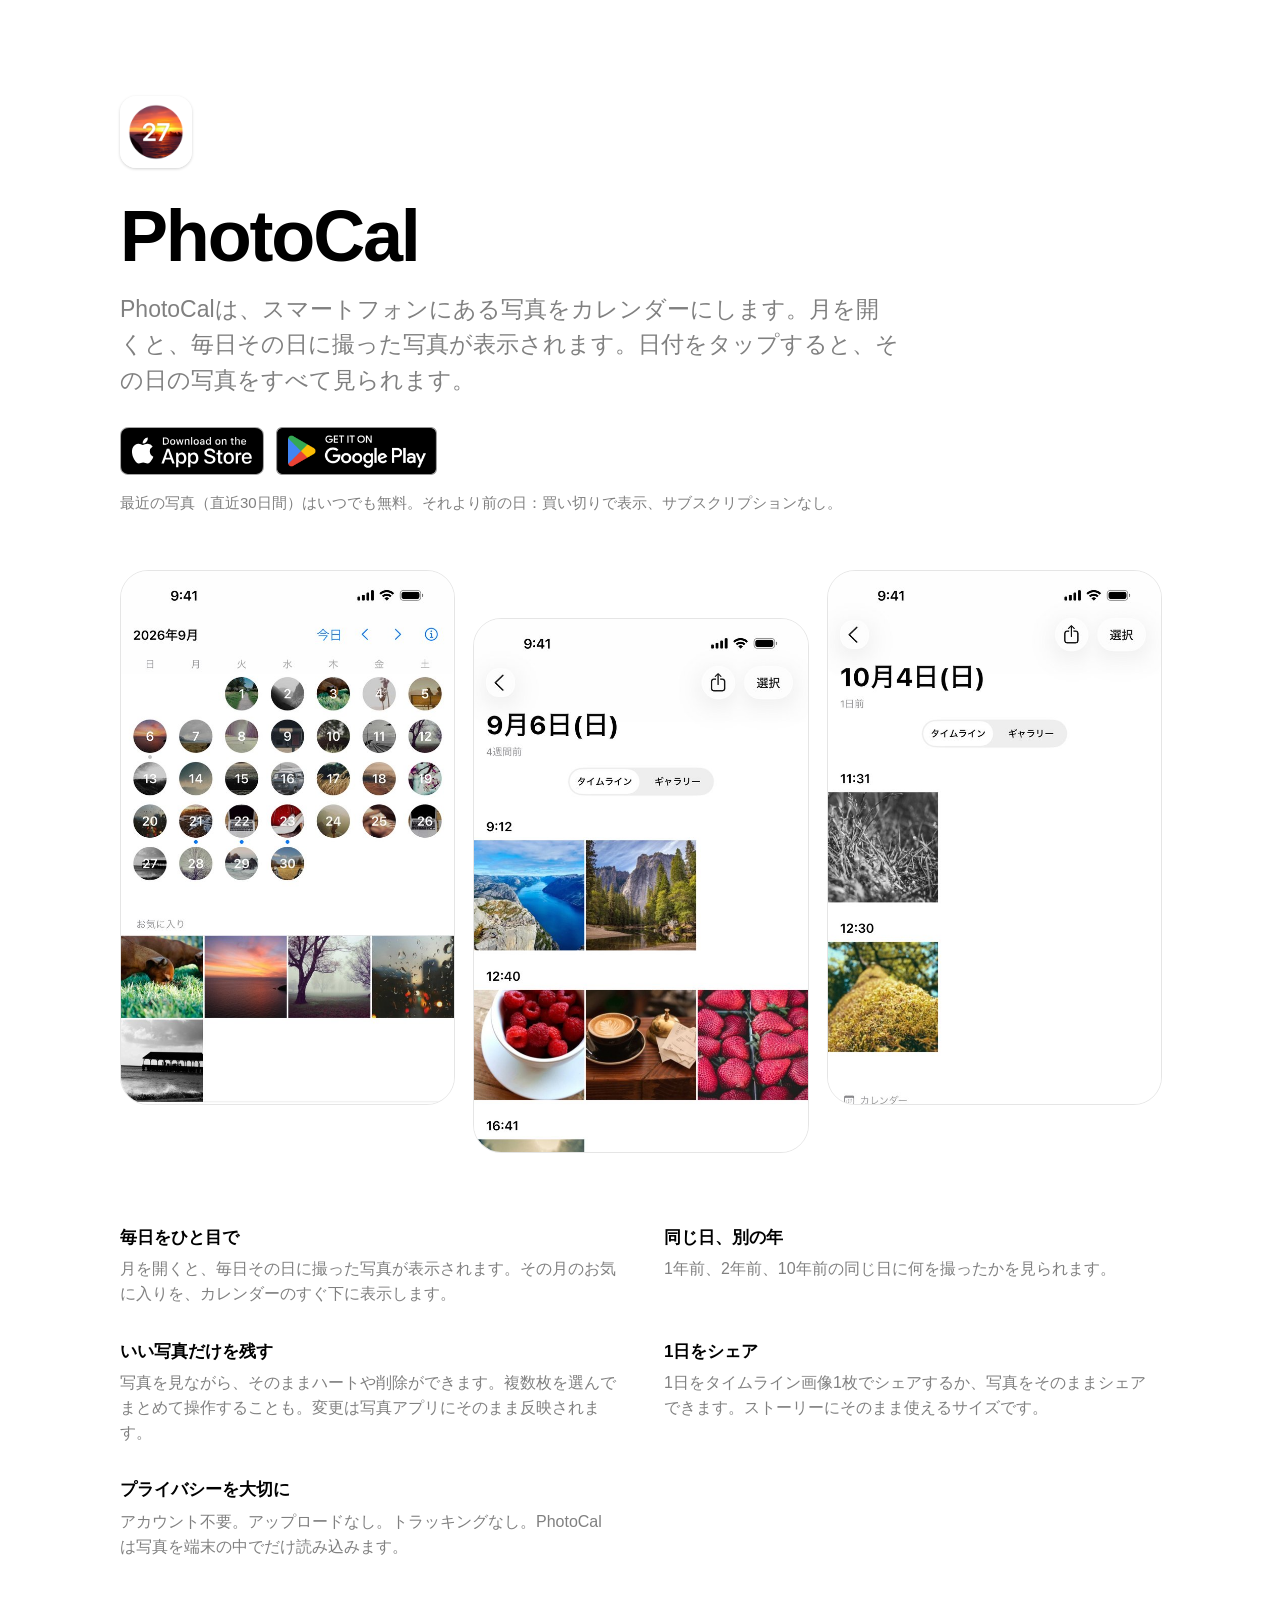
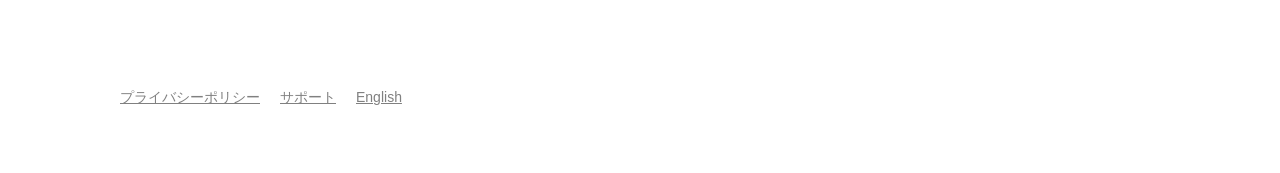
==== ja/index.html @ 654fd8d4 "App Store campaign links: add provider token so ct counts per channel Co-Authored-By: Claude Opus 5." ====
<!doctype html>
<html lang="ja">
<head>
<meta charset="utf-8">
<meta name="viewport" content="width=device-width, initial-scale=1">
<title>PhotoCal: 写真カレンダー（iPhoneとAndroid）</title>
<meta name="description" content="スマートフォンにある写真をカレンダーに。日付で見返して、いい写真だけを残し、1日をシェア。写真は端末の中だけ。iPhoneとAndroidで無料。">
<link rel="canonical" href="https://photocalapp.com/ja/">
<link rel="alternate" hreflang="en" href="https://photocalapp.com/">
<link rel="alternate" hreflang="ja" href="https://photocalapp.com/ja/">
<link rel="alternate" hreflang="x-default" href="https://photocalapp.com/">
<meta name="apple-itunes-app" content="app-id=6818942546">
<meta property="og:type" content="website">
<meta property="og:url" content="https://photocalapp.com/ja/">
<meta property="og:locale" content="ja_JP">
<meta property="og:title" content="PhotoCal: 写真カレンダー">
<meta property="og:description" content="スマートフォンにある写真をカレンダーに。">
<meta property="og:image" content="https://photocalapp.com/img/ja/01_calendar.jpg">
<meta name="twitter:card" content="summary_large_image">
<script type="application/ld+json">
{
  "@context": "https://schema.org",
  "@type": "MobileApplication",
  "name": "PhotoCal: 写真カレンダー",
  "url": "https://photocalapp.com/ja/",
  "inLanguage": "ja",
  "image": "https://photocalapp.com/img/icon-180.png",
  "description": "スマートフォンにある写真をカレンダーに。日付で見返して、いい写真だけを残し、1日をシェア。",
  "applicationCategory": "PhotographyApplication",
  "operatingSystem": "iOS, Android",
  "offers": { "@type": "Offer", "price": "0", "priceCurrency": "USD" },
  "sameAs": [
    "https://apps.apple.com/jp/app/id6818942546",
    "https://play.google.com/store/apps/details?id=com.photocalapp.photocal"
  ]
}
</script>
<link rel="icon" href="/img/icon-64.png">
<link rel="apple-touch-icon" href="/img/icon-180.png">
<link rel="stylesheet" href="/style.css">
<style>
  body { max-width: none; padding: 0; }
  .wrap { max-width: 1040px; margin: 0 auto; padding: 0 24px; }
  header { padding: 96px 0 56px; }
  header .icon { width: 72px; height: 72px; border-radius: 16px; margin-bottom: 24px; box-shadow: 0 1px 3px color-mix(in srgb, CanvasText 18%, transparent); }
  header h1 { font-size: clamp(44px, 7vw, 72px); letter-spacing: -0.03em; line-height: 1; margin: 0; }
  header p { font-size: clamp(19px, 2.4vw, 23px); color: GrayText; max-width: 34em; margin: 20px 0 0; }
  .stores { display: flex; flex-wrap: wrap; gap: 12px; margin-top: 28px; }
  .stores img { height: 48px; width: auto; display: block; }
  header .price { font-size: 15px; color: GrayText; margin: 16px 0 0; max-width: none; }
  .shots { display: grid; grid-template-columns: repeat(3, 1fr); gap: 20px; align-items: start; }
  .shots img { width: 100%; height: auto; border-radius: 28px; border: 1px solid color-mix(in srgb, CanvasText 10%, transparent); }
  .shots img:nth-child(2) { margin-top: 48px; }
  .points { display: grid; grid-template-columns: repeat(2, 1fr); gap: 32px 48px; padding: 72px 0 24px; }
  .points h2 { font-size: 17px; margin: 0 0 6px; }
  .points p { margin: 0; color: GrayText; font-size: 16px; }
  .site-footer { padding: 56px 0 64px; font-size: 14px; display: flex; gap: 20px; }
  .site-footer a { color: GrayText; }
  @media (max-width: 720px) {
    header { padding: 64px 0 40px; }
    .shots { grid-template-columns: 1fr 1fr; }
    .shots img:nth-child(3) { display: none; }
    .shots img:nth-child(2) { margin-top: 32px; }
    .points { grid-template-columns: 1fr; gap: 24px; padding-top: 48px; }
  }
</style>
</head>
<body>
<div class="wrap">
  <header>
    <img class="icon" src="/img/icon-180.png" alt="PhotoCalのアイコン">
    <h1>PhotoCal</h1>
    <p>PhotoCalは、スマートフォンにある写真をカレンダーにします。月を開くと、毎日その日に撮った写真が表示されます。日付をタップすると、その日の写真をすべて見られます。</p>
    <div class="stores">
      <a href="https://apps.apple.com/jp/app/id6818942546"><img src="/img/app-store.svg" alt="App Storeからダウンロード"></a>
      <a href="https://play.google.com/store/apps/details?id=com.photocalapp.photocal&amp;hl=ja&amp;referrer=utm_source%3Dphotocalapp.com%26utm_content%3Dja"><img src="/img/google-play.png" alt="Google Playで手に入れよう"></a>
    </div>
    <p class="price">最近の写真（直近30日間）はいつでも無料。それより前の日：買い切りで表示、サブスクリプションなし。</p>
  </header>

  <section class="shots" aria-label="スクリーンショット">
    <img src="/img/ja/01_calendar.jpg" alt="毎日その日の写真が表示される月のカレンダー">
    <img src="/img/ja/02_timeline.jpg" alt="撮った時間ごとに並んだ1日の写真" loading="lazy">
    <img src="/img/ja/05_same_day.jpg" alt="1日の写真とその日のカレンダーの予定" loading="lazy">
  </section>

  <section class="points">
    <div>
      <h2>毎日をひと目で</h2>
      <p>月を開くと、毎日その日に撮った写真が表示されます。その月のお気に入りを、カレンダーのすぐ下に表示します。</p>
    </div>
    <div>
      <h2>同じ日、別の年</h2>
      <p>1年前、2年前、10年前の同じ日に何を撮ったかを見られます。</p>
    </div>
    <div>
      <h2>いい写真だけを残す</h2>
      <p>写真を見ながら、そのままハートや削除ができます。複数枚を選んでまとめて操作することも。変更は写真アプリにそのまま反映されます。</p>
    </div>
    <div>
      <h2>1日をシェア</h2>
      <p>1日をタイムライン画像1枚でシェアするか、写真をそのままシェアできます。ストーリーにそのまま使えるサイズです。</p>
    </div>
    <div>
      <h2>プライバシーを大切に</h2>
      <p>アカウント不要。アップロードなし。トラッキングなし。PhotoCalは写真を端末の中でだけ読み込みます。</p>
    </div>
  </section>

  <footer class="site-footer">
    <a href="/privacy/">プライバシーポリシー</a>
    <a href="/support/">サポート</a>
    <a href="/" hreflang="en" lang="en">English</a>
  </footer>
</div>
<script>
// Carries the channel a visitor came from (photocalapp.com/?utm_source=threads)
// into the store buttons, so installs can be counted per channel: Play's
// install referrer, and the App Store campaign link (pt is our provider id).
(function () {
  var source = new URLSearchParams(location.search).get('utm_source');
  if (!source || !/^[a-z0-9_.-]{1,40}$/i.test(source)) return;
  document.querySelectorAll('a[href*="play.google.com"]').forEach(function (a) {
    a.href = a.href.replace(/utm_source%3D[^&%]*/, 'utm_source%3D' + source);
  });
  document.querySelectorAll('a[href*="apps.apple.com"]').forEach(function (a) {
    var url = new URL(a.href);
    url.searchParams.set('pt', '118002225');
    url.searchParams.set('ct', source);
    url.searchParams.set('mt', '8');
    a.href = url.toString();
  });
})();
</script>
</body>
</html>
---- style.css ----
:root { color-scheme: light dark; }
body { font-family: -apple-system, BlinkMacSystemFont, "Segoe UI", Roboto, sans-serif; max-width: 640px; margin: 0 auto; padding: 48px 20px; line-height: 1.55; color: CanvasText; background: Canvas; }
h1 { font-size: 34px; margin: 0 0 4px; }
h2 { font-size: 20px; margin-top: 32px; }
.sub { color: GrayText; margin: 0 0 32px; }
a { color: #0a84ff; }
footer { margin-top: 48px; font-size: 14px; color: GrayText; }
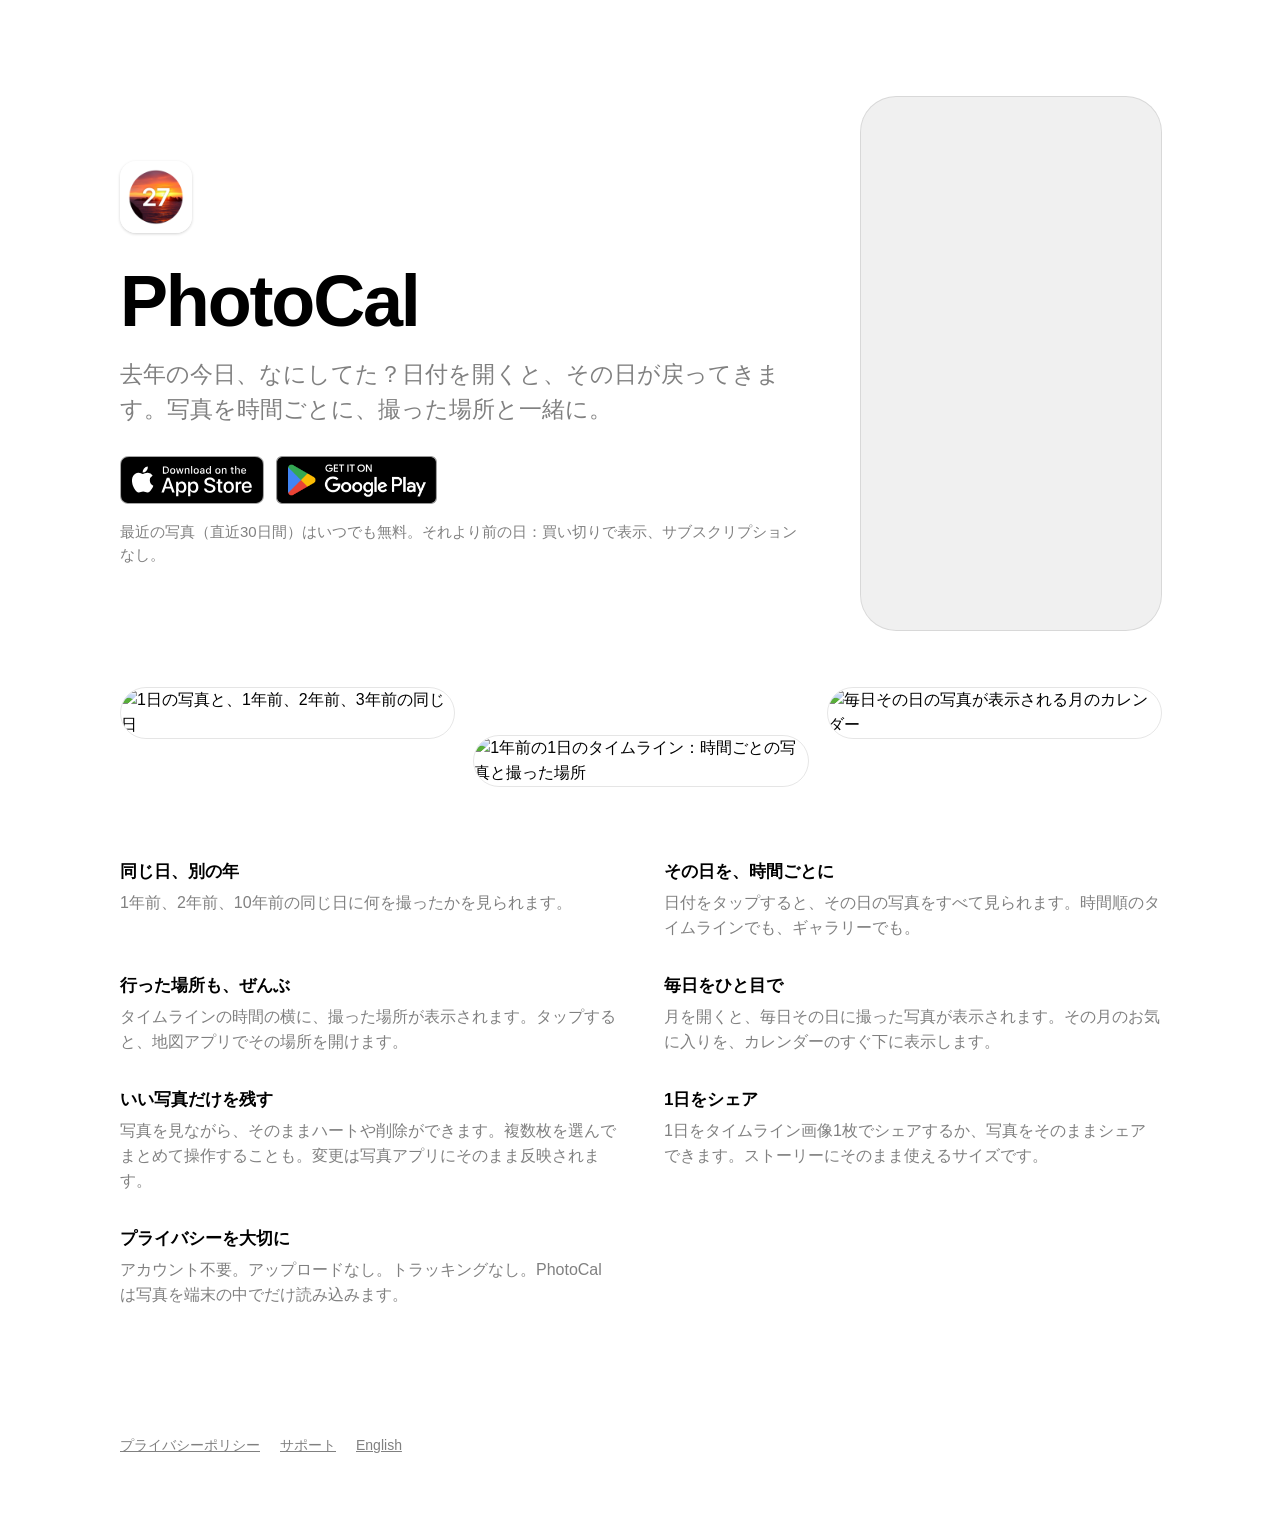
==== commit 7e2f18f8: "Landing leads with the edge: this day last year, hour by hour, every place; clip in the hero; Androi" ====
--- a/ja/index.html
+++ b/ja/index.html
@@ -3,8 +3,8 @@
 <head>
 <meta charset="utf-8">
 <meta name="viewport" content="width=device-width, initial-scale=1">
-<title>PhotoCal: 写真カレンダー（iPhoneとAndroid）</title>
-<meta name="description" content="スマートフォンにある写真をカレンダーに。日付で見返して、いい写真だけを残し、1日をシェア。写真は端末の中だけ。iPhoneとAndroidで無料。">
+<title>PhotoCal: 日付で見返す写真と思い出（iPhoneとAndroid）</title>
+<meta name="description" content="去年の今日、なにしてた？日付を開くと、その日が戻ってきます。写真を時間ごとに、撮った場所と一緒に。写真は端末の中だけ。iPhoneとAndroidで無料。">
 <link rel="canonical" href="https://photocalapp.com/ja/">
 <link rel="alternate" hreflang="en" href="https://photocalapp.com/">
 <link rel="alternate" hreflang="ja" href="https://photocalapp.com/ja/">
@@ -14,8 +14,8 @@
 <meta property="og:url" content="https://photocalapp.com/ja/">
 <meta property="og:locale" content="ja_JP">
 <meta property="og:title" content="PhotoCal: 写真カレンダー">
-<meta property="og:description" content="スマートフォンにある写真をカレンダーに。">
-<meta property="og:image" content="https://photocalapp.com/img/ja/01_calendar.jpg">
+<meta property="og:description" content="去年の今日、なにしてた？日付を開くと、その日が戻ってきます。写真を時間ごとに、撮った場所と一緒に。">
+<meta property="og:image" content="https://photocalapp.com/img/ja/same_day.jpg">
 <meta name="twitter:card" content="summary_large_image">
 <script type="application/ld+json">
 {
@@ -25,7 +25,7 @@
   "url": "https://photocalapp.com/ja/",
   "inLanguage": "ja",
   "image": "https://photocalapp.com/img/icon-180.png",
-  "description": "スマートフォンにある写真をカレンダーに。日付で見返して、いい写真だけを残し、1日をシェア。",
+  "description": "去年の今日、なにしてた？日付を開くと、その日が戻ってきます。写真を時間ごとに、撮った場所と一緒に。",
   "applicationCategory": "PhotographyApplication",
   "operatingSystem": "iOS, Android",
   "offers": { "@type": "Offer", "price": "0", "priceCurrency": "USD" },
@@ -41,7 +41,8 @@
 <style>
   body { max-width: none; padding: 0; }
   .wrap { max-width: 1040px; margin: 0 auto; padding: 0 24px; }
-  header { padding: 96px 0 56px; }
+  header { padding: 96px 0 56px; display: grid; grid-template-columns: 1fr 300px; gap: 56px; align-items: center; }
+  header video { width: 100%; aspect-ratio: 9 / 16; border-radius: 36px; background: color-mix(in srgb, CanvasText 6%, transparent); border: 1px solid color-mix(in srgb, CanvasText 10%, transparent); object-fit: cover; }
   header .icon { width: 72px; height: 72px; border-radius: 16px; margin-bottom: 24px; box-shadow: 0 1px 3px color-mix(in srgb, CanvasText 18%, transparent); }
   header h1 { font-size: clamp(44px, 7vw, 72px); letter-spacing: -0.03em; line-height: 1; margin: 0; }
   header p { font-size: clamp(19px, 2.4vw, 23px); color: GrayText; max-width: 34em; margin: 20px 0 0; }
@@ -57,7 +58,8 @@
   .site-footer { padding: 56px 0 64px; font-size: 14px; display: flex; gap: 20px; }
   .site-footer a { color: GrayText; }
   @media (max-width: 720px) {
-    header { padding: 64px 0 40px; }
+    header { padding: 56px 0 40px; grid-template-columns: 1fr; gap: 32px; }
+    header video { max-width: 300px; }
     .shots { grid-template-columns: 1fr 1fr; }
     .shots img:nth-child(3) { display: none; }
     .shots img:nth-child(2) { margin-top: 32px; }
@@ -68,30 +70,41 @@
 <body>
 <div class="wrap">
   <header>
+    <div>
     <img class="icon" src="/img/icon-180.png" alt="PhotoCalのアイコン">
     <h1>PhotoCal</h1>
-    <p>PhotoCalは、スマートフォンにある写真をカレンダーにします。月を開くと、毎日その日に撮った写真が表示されます。日付をタップすると、その日の写真をすべて見られます。</p>
+    <p>去年の今日、なにしてた？日付を開くと、その日が戻ってきます。写真を時間ごとに、撮った場所と一緒に。</p>
     <div class="stores">
       <a href="https://apps.apple.com/jp/app/id6818942546"><img src="/img/app-store.svg" alt="App Storeからダウンロード"></a>
       <a href="https://play.google.com/store/apps/details?id=com.photocalapp.photocal&amp;hl=ja&amp;referrer=utm_source%3Dphotocalapp.com%26utm_content%3Dja"><img src="/img/google-play.png" alt="Google Playで手に入れよう"></a>
     </div>
     <p class="price">最近の写真（直近30日間）はいつでも無料。それより前の日：買い切りで表示、サブスクリプションなし。</p>
+    </div>
+    <video src="/img/lastyear-ja.mp4" poster="/img/lastyear-ja.jpg" autoplay muted loop playsinline aria-label="1年前の同じ日を開くと、その日の写真が時間ごとに、撮った場所と一緒に並びます"></video>
   </header>
 
   <section class="shots" aria-label="スクリーンショット">
-    <img src="/img/ja/01_calendar.jpg" alt="毎日その日の写真が表示される月のカレンダー">
-    <img src="/img/ja/02_timeline.jpg" alt="撮った時間ごとに並んだ1日の写真" loading="lazy">
-    <img src="/img/ja/05_same_day.jpg" alt="1日の写真とその日のカレンダーの予定" loading="lazy">
+    <img src="/img/ja/same_day.jpg" alt="1日の写真と、1年前、2年前、3年前の同じ日" loading="lazy">
+    <img src="/img/ja/timeline_places.jpg" alt="1年前の1日のタイムライン：時間ごとの写真と撮った場所" loading="lazy">
+    <img src="/img/ja/calendar.jpg" alt="毎日その日の写真が表示される月のカレンダー" loading="lazy">
   </section>
 
   <section class="points">
     <div>
+      <h2>同じ日、別の年</h2>
+      <p>1年前、2年前、10年前の同じ日に何を撮ったかを見られます。</p>
+    </div>
+    <div>
+      <h2>その日を、時間ごとに</h2>
+      <p>日付をタップすると、その日の写真をすべて見られます。時間順のタイムラインでも、ギャラリーでも。</p>
+    </div>
+    <div>
+      <h2>行った場所も、ぜんぶ</h2>
+      <p>タイムラインの時間の横に、撮った場所が表示されます。タップすると、地図アプリでその場所を開けます。</p>
+    </div>
+    <div>
       <h2>毎日をひと目で</h2>
       <p>月を開くと、毎日その日に撮った写真が表示されます。その月のお気に入りを、カレンダーのすぐ下に表示します。</p>
-    </div>
-    <div>
-      <h2>同じ日、別の年</h2>
-      <p>1年前、2年前、10年前の同じ日に何を撮ったかを見られます。</p>
     </div>
     <div>
       <h2>いい写真だけを残す</h2>
@@ -114,6 +127,13 @@
   </footer>
 </div>
 <script>
+// Android visitors see Google Play first.
+if (/Android/i.test(navigator.userAgent)) {
+  var stores = document.querySelector('.stores');
+  stores.insertBefore(stores.lastElementChild, stores.firstElementChild);
+}
+</script>
+<script>
 // Carries the channel a visitor came from (photocalapp.com/?utm_source=threads)
 // into the store buttons, so installs can be counted per channel: Play's
 // install referrer, and the App Store campaign link (pt is our provider id).
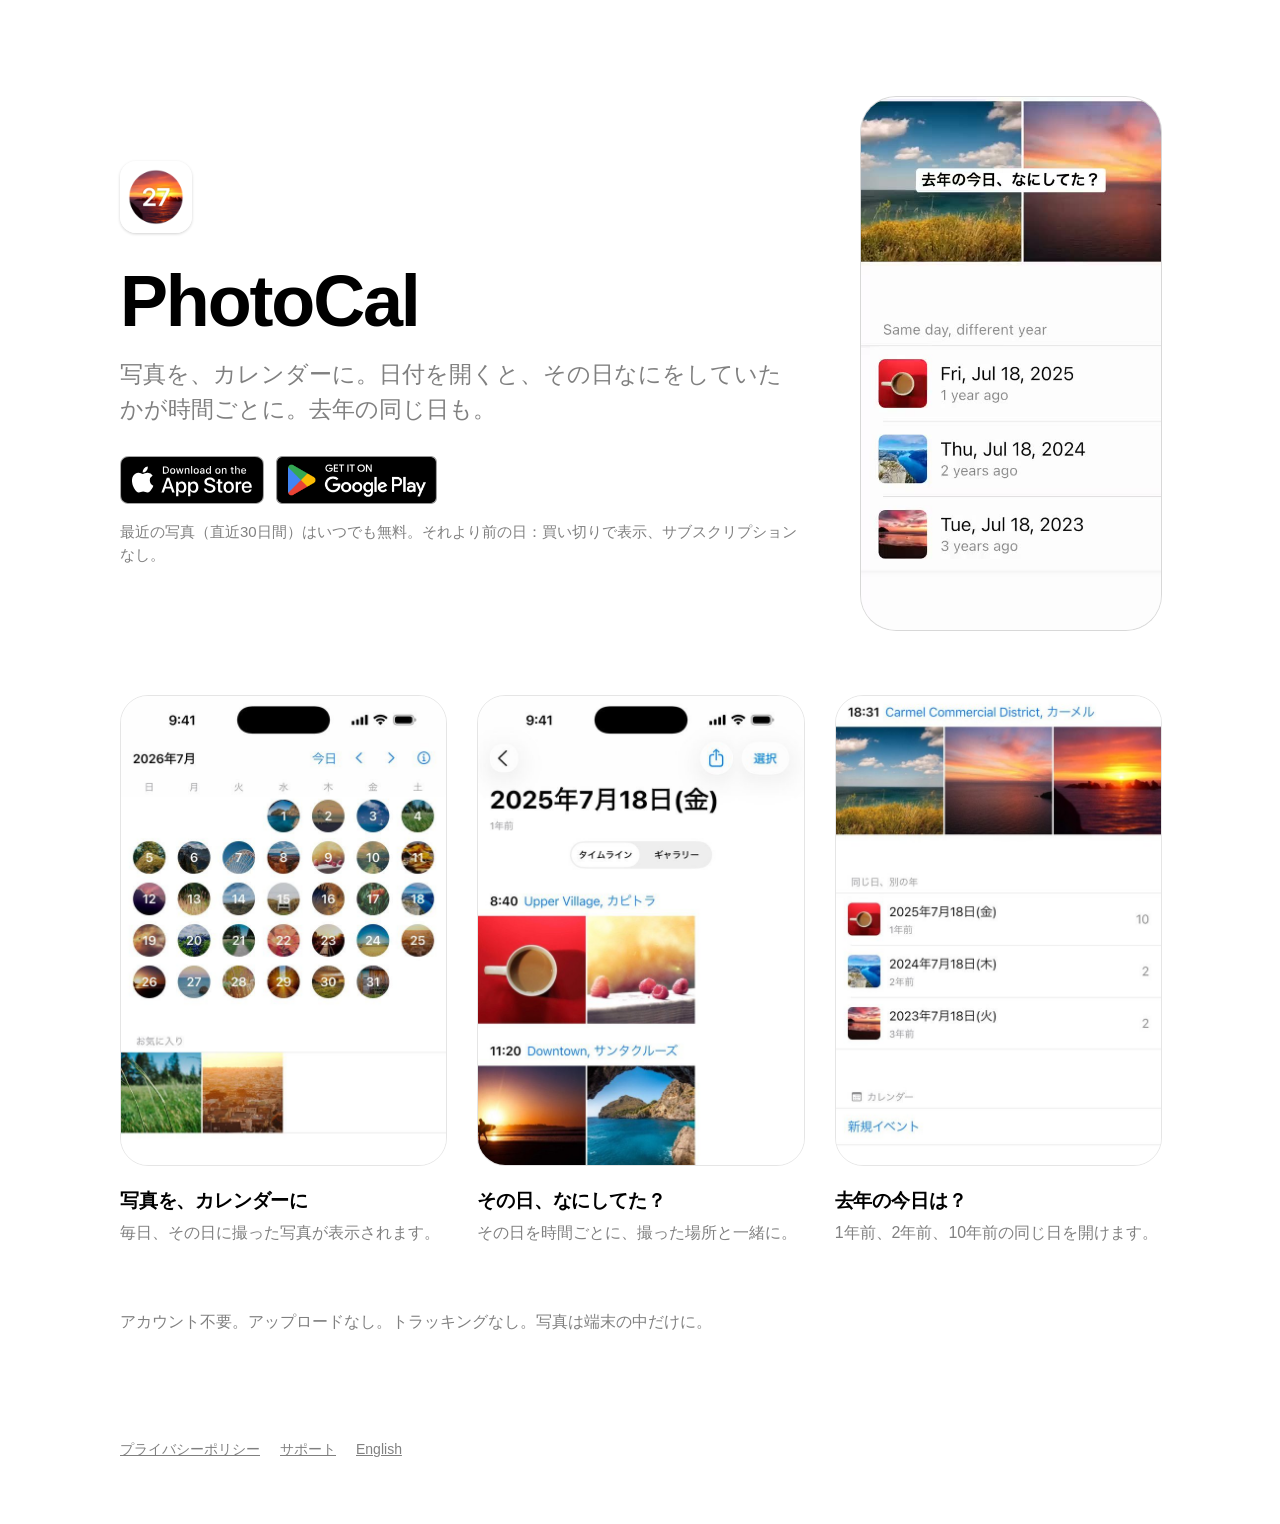
==== commit 164b3b35: "Landing: three steps in order (calendar, that day, same day last year), one privacy line; drop the s" ====
--- a/ja/index.html
+++ b/ja/index.html
@@ -49,21 +49,20 @@
   .stores { display: flex; flex-wrap: wrap; gap: 12px; margin-top: 28px; }
   .stores img { height: 48px; width: auto; display: block; }
   header .price { font-size: 15px; color: GrayText; margin: 16px 0 0; max-width: none; }
-  .shots { display: grid; grid-template-columns: repeat(3, 1fr); gap: 20px; align-items: start; }
-  .shots img { width: 100%; height: auto; border-radius: 28px; border: 1px solid color-mix(in srgb, CanvasText 10%, transparent); }
-  .shots img:nth-child(2) { margin-top: 48px; }
-  .points { display: grid; grid-template-columns: repeat(2, 1fr); gap: 32px 48px; padding: 72px 0 24px; }
-  .points h2 { font-size: 17px; margin: 0 0 6px; }
-  .points p { margin: 0; color: GrayText; font-size: 16px; }
+  .story { display: grid; grid-template-columns: repeat(3, 1fr); gap: 32px; padding-top: 8px; }
+  .story figure { margin: 0; }
+  .story img { width: 100%; height: auto; border-radius: 28px; border: 1px solid color-mix(in srgb, CanvasText 10%, transparent); display: block; }
+  .story h2 { font-size: 19px; margin: 20px 0 6px; letter-spacing: -0.01em; }
+  .story p { margin: 0; color: GrayText; font-size: 16px; }
+  .private { padding: 64px 0 0; color: GrayText; font-size: 16px; margin: 0; }
   .site-footer { padding: 56px 0 64px; font-size: 14px; display: flex; gap: 20px; }
   .site-footer a { color: GrayText; }
   @media (max-width: 720px) {
     header { padding: 56px 0 40px; grid-template-columns: 1fr; gap: 32px; }
     header video { max-width: 300px; }
-    .shots { grid-template-columns: 1fr 1fr; }
-    .shots img:nth-child(3) { display: none; }
-    .shots img:nth-child(2) { margin-top: 32px; }
-    .points { grid-template-columns: 1fr; gap: 24px; padding-top: 48px; }
+    .story { grid-template-columns: repeat(3, 78%); overflow-x: auto; scroll-snap-type: x mandatory; gap: 16px; margin: 0 -24px; padding: 8px 24px 4px; }
+    .story figure { scroll-snap-align: center; }
+    .private { padding-top: 40px; }
   }
 </style>
 </head>
@@ -73,7 +72,7 @@
     <div>
     <img class="icon" src="/img/icon-180.png" alt="PhotoCalのアイコン">
     <h1>PhotoCal</h1>
-    <p>去年の今日、なにしてた？日付を開くと、その日が戻ってきます。写真を時間ごとに、撮った場所と一緒に。</p>
+    <p>写真を、カレンダーに。日付を開くと、その日なにをしていたかが時間ごとに。去年の同じ日も。</p>
     <div class="stores">
       <a href="https://apps.apple.com/jp/app/id6818942546"><img src="/img/app-store.svg" alt="App Storeからダウンロード"></a>
       <a href="https://play.google.com/store/apps/details?id=com.photocalapp.photocal&amp;hl=ja&amp;referrer=utm_source%3Dphotocalapp.com%26utm_content%3Dja"><img src="/img/google-play.png" alt="Google Playで手に入れよう"></a>
@@ -83,42 +82,24 @@
     <video src="/img/lastyear-ja.mp4" poster="/img/lastyear-ja.jpg" autoplay muted loop playsinline aria-label="1年前の同じ日を開くと、その日の写真が時間ごとに、撮った場所と一緒に並びます"></video>
   </header>
 
-  <section class="shots" aria-label="スクリーンショット">
-    <img src="/img/ja/same_day.jpg" alt="1日の写真と、1年前、2年前、3年前の同じ日" loading="lazy">
-    <img src="/img/ja/timeline_places.jpg" alt="1年前の1日のタイムライン：時間ごとの写真と撮った場所" loading="lazy">
-    <img src="/img/ja/calendar.jpg" alt="毎日その日の写真が表示される月のカレンダー" loading="lazy">
+  <section class="story" aria-label="使い方">
+    <figure>
+      <img src="/img/ja/calendar.jpg" alt="毎日その日の写真が表示される月のカレンダー" loading="lazy">
+      <h2>写真を、カレンダーに</h2>
+      <p>毎日、その日に撮った写真が表示されます。</p>
+    </figure>
+    <figure>
+      <img src="/img/ja/timeline_places.jpg" alt="1日のタイムライン：時間ごとの写真と撮った場所" loading="lazy">
+      <h2>その日、なにしてた？</h2>
+      <p>その日を時間ごとに、撮った場所と一緒に。</p>
+    </figure>
+    <figure>
+      <img src="/img/ja/same_day.jpg" alt="1日の写真と、1年前、2年前、3年前の同じ日" loading="lazy">
+      <h2>去年の今日は？</h2>
+      <p>1年前、2年前、10年前の同じ日を開けます。</p>
+    </figure>
   </section>
-
-  <section class="points">
-    <div>
-      <h2>同じ日、別の年</h2>
-      <p>1年前、2年前、10年前の同じ日に何を撮ったかを見られます。</p>
-    </div>
-    <div>
-      <h2>その日を、時間ごとに</h2>
-      <p>日付をタップすると、その日の写真をすべて見られます。時間順のタイムラインでも、ギャラリーでも。</p>
-    </div>
-    <div>
-      <h2>行った場所も、ぜんぶ</h2>
-      <p>タイムラインの時間の横に、撮った場所が表示されます。タップすると、地図アプリでその場所を開けます。</p>
-    </div>
-    <div>
-      <h2>毎日をひと目で</h2>
-      <p>月を開くと、毎日その日に撮った写真が表示されます。その月のお気に入りを、カレンダーのすぐ下に表示します。</p>
-    </div>
-    <div>
-      <h2>いい写真だけを残す</h2>
-      <p>写真を見ながら、そのままハートや削除ができます。複数枚を選んでまとめて操作することも。変更は写真アプリにそのまま反映されます。</p>
-    </div>
-    <div>
-      <h2>1日をシェア</h2>
-      <p>1日をタイムライン画像1枚でシェアするか、写真をそのままシェアできます。ストーリーにそのまま使えるサイズです。</p>
-    </div>
-    <div>
-      <h2>プライバシーを大切に</h2>
-      <p>アカウント不要。アップロードなし。トラッキングなし。PhotoCalは写真を端末の中でだけ読み込みます。</p>
-    </div>
-  </section>
+  <p class="private">アカウント不要。アップロードなし。トラッキングなし。写真は端末の中だけに。</p>
 
   <footer class="site-footer">
     <a href="/privacy/">プライバシーポリシー</a>
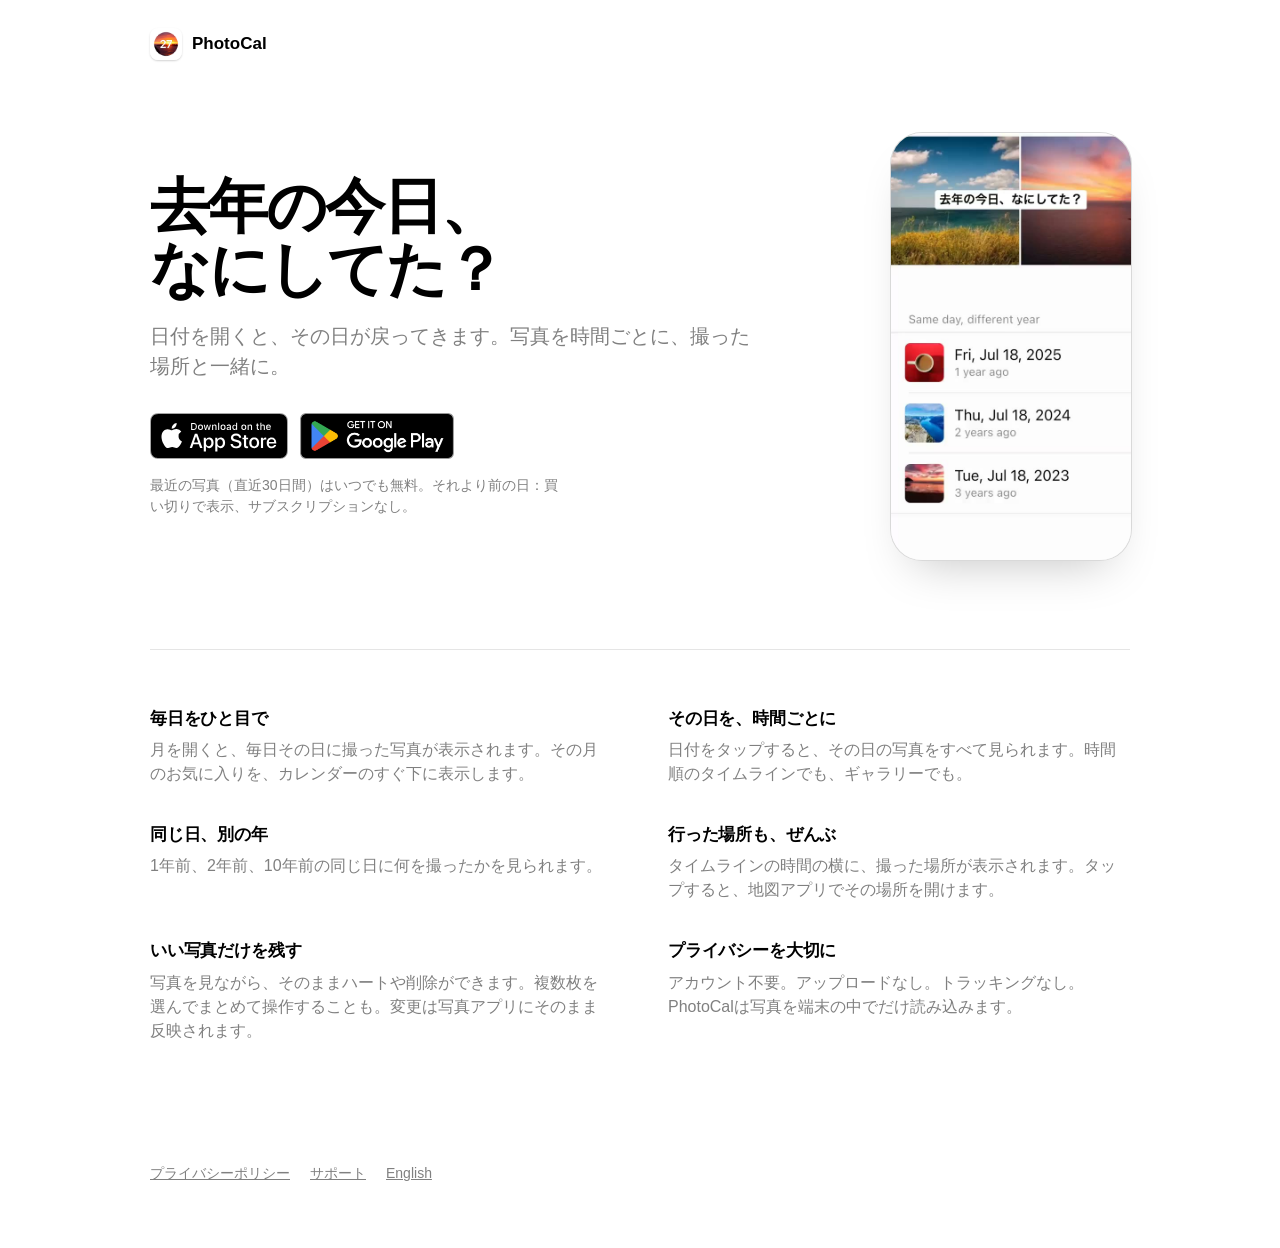
==== commit 838fcf36: "Landing: the question as the headline, one smaller phone, no screenshot grid, quiet feature list wit" ====
--- a/ja/index.html
+++ b/ja/index.html
@@ -40,67 +40,70 @@
 <link rel="stylesheet" href="/style.css">
 <style>
   body { max-width: none; padding: 0; }
-  .wrap { max-width: 1040px; margin: 0 auto; padding: 0 24px; }
-  header { padding: 96px 0 56px; display: grid; grid-template-columns: 1fr 300px; gap: 56px; align-items: center; }
-  header video { width: 100%; aspect-ratio: 9 / 16; border-radius: 36px; background: color-mix(in srgb, CanvasText 6%, transparent); border: 1px solid color-mix(in srgb, CanvasText 10%, transparent); object-fit: cover; }
-  header .icon { width: 72px; height: 72px; border-radius: 16px; margin-bottom: 24px; box-shadow: 0 1px 3px color-mix(in srgb, CanvasText 18%, transparent); }
-  header h1 { font-size: clamp(44px, 7vw, 72px); letter-spacing: -0.03em; line-height: 1; margin: 0; }
-  header p { font-size: clamp(19px, 2.4vw, 23px); color: GrayText; max-width: 34em; margin: 20px 0 0; }
-  .stores { display: flex; flex-wrap: wrap; gap: 12px; margin-top: 28px; }
-  .stores img { height: 48px; width: auto; display: block; }
-  header .price { font-size: 15px; color: GrayText; margin: 16px 0 0; max-width: none; }
-  .story { display: grid; grid-template-columns: repeat(3, 1fr); gap: 32px; padding-top: 8px; }
-  .story figure { margin: 0; }
-  .story img { width: 100%; height: auto; border-radius: 28px; border: 1px solid color-mix(in srgb, CanvasText 10%, transparent); display: block; }
-  .story h2 { font-size: 19px; margin: 20px 0 6px; letter-spacing: -0.01em; }
-  .story p { margin: 0; color: GrayText; font-size: 16px; }
-  .private { padding: 64px 0 0; color: GrayText; font-size: 16px; margin: 0; }
-  .site-footer { padding: 56px 0 64px; font-size: 14px; display: flex; gap: 20px; }
+  .wrap { max-width: 980px; margin: 0 auto; padding: 0 24px; }
+  .brand { display: flex; align-items: center; gap: 10px; padding: 28px 0 0; font-weight: 600; font-size: 17px; }
+  .brand img { width: 32px; height: 32px; border-radius: 8px; box-shadow: 0 1px 2px color-mix(in srgb, CanvasText 18%, transparent); }
+  header { padding: 72px 0 88px; display: grid; grid-template-columns: 1fr 240px; gap: 72px; align-items: center; }
+  header h1 { font-size: clamp(40px, 5.6vw, 60px); letter-spacing: -0.035em; line-height: 1.05; margin: 0; }
+  header p { font-size: clamp(18px, 2vw, 20px); color: GrayText; max-width: 30em; margin: 20px 0 0; line-height: 1.5; }
+  .stores { display: flex; flex-wrap: wrap; gap: 12px; margin-top: 32px; }
+  .stores img { height: 46px; width: auto; display: block; }
+  header .price { font-size: 14px; margin-top: 16px; }
+  header video { width: 100%; aspect-ratio: 9 / 16; border-radius: 32px; object-fit: cover; background: color-mix(in srgb, CanvasText 5%, transparent); border: 1px solid color-mix(in srgb, CanvasText 10%, transparent); box-shadow: 0 24px 48px -24px color-mix(in srgb, CanvasText 25%, transparent); }
+  .points { display: grid; grid-template-columns: repeat(2, 1fr); gap: 36px 56px; padding: 56px 0 0; border-top: 1px solid color-mix(in srgb, CanvasText 10%, transparent); }
+  .points h2 { font-size: 17px; margin: 0 0 6px; letter-spacing: -0.01em; }
+  .points p { margin: 0; color: GrayText; font-size: 16px; line-height: 1.5; }
+  .site-footer { padding: 72px 0 64px; font-size: 14px; display: flex; gap: 20px; }
   .site-footer a { color: GrayText; }
   @media (max-width: 720px) {
-    header { padding: 56px 0 40px; grid-template-columns: 1fr; gap: 32px; }
-    header video { max-width: 300px; }
-    .story { grid-template-columns: repeat(3, 78%); overflow-x: auto; scroll-snap-type: x mandatory; gap: 16px; margin: 0 -24px; padding: 8px 24px 4px; }
-    .story figure { scroll-snap-align: center; }
-    .private { padding-top: 40px; }
+    .brand { padding-top: 20px; }
+    header { padding: 40px 0 56px; grid-template-columns: 1fr; gap: 40px; }
+    header video { max-width: 220px; margin: 0 auto; display: block; }
+    .points { grid-template-columns: 1fr; gap: 24px; padding-top: 40px; }
   }
 </style>
 </head>
 <body>
 <div class="wrap">
+  <div class="brand"><img src="/img/icon-180.png" alt="PhotoCalのアイコン">PhotoCal</div>
   <header>
     <div>
-    <img class="icon" src="/img/icon-180.png" alt="PhotoCalのアイコン">
-    <h1>PhotoCal</h1>
-    <p>写真を、カレンダーに。日付を開くと、その日なにをしていたかが時間ごとに。去年の同じ日も。</p>
-    <div class="stores">
+      <h1>去年の今日、<br>なにしてた？</h1>
+      <p>日付を開くと、その日が戻ってきます。写真を時間ごとに、撮った場所と一緒に。</p>
+      <div class="stores">
       <a href="https://apps.apple.com/jp/app/id6818942546"><img src="/img/app-store.svg" alt="App Storeからダウンロード"></a>
       <a href="https://play.google.com/store/apps/details?id=com.photocalapp.photocal&amp;hl=ja&amp;referrer=utm_source%3Dphotocalapp.com%26utm_content%3Dja"><img src="/img/google-play.png" alt="Google Playで手に入れよう"></a>
     </div>
-    <p class="price">最近の写真（直近30日間）はいつでも無料。それより前の日：買い切りで表示、サブスクリプションなし。</p>
+      <p class="price">最近の写真（直近30日間）はいつでも無料。それより前の日：買い切りで表示、サブスクリプションなし。</p>
     </div>
     <video src="/img/lastyear-ja.mp4" poster="/img/lastyear-ja.jpg" autoplay muted loop playsinline aria-label="1年前の同じ日を開くと、その日の写真が時間ごとに、撮った場所と一緒に並びます"></video>
   </header>
-
-  <section class="story" aria-label="使い方">
-    <figure>
-      <img src="/img/ja/calendar.jpg" alt="毎日その日の写真が表示される月のカレンダー" loading="lazy">
-      <h2>写真を、カレンダーに</h2>
-      <p>毎日、その日に撮った写真が表示されます。</p>
-    </figure>
-    <figure>
-      <img src="/img/ja/timeline_places.jpg" alt="1日のタイムライン：時間ごとの写真と撮った場所" loading="lazy">
-      <h2>その日、なにしてた？</h2>
-      <p>その日を時間ごとに、撮った場所と一緒に。</p>
-    </figure>
-    <figure>
-      <img src="/img/ja/same_day.jpg" alt="1日の写真と、1年前、2年前、3年前の同じ日" loading="lazy">
-      <h2>去年の今日は？</h2>
-      <p>1年前、2年前、10年前の同じ日を開けます。</p>
-    </figure>
+  <section class="points" aria-label="機能">
+    <div>
+      <h2>毎日をひと目で</h2>
+      <p>月を開くと、毎日その日に撮った写真が表示されます。その月のお気に入りを、カレンダーのすぐ下に表示します。</p>
+    </div>
+    <div>
+      <h2>その日を、時間ごとに</h2>
+      <p>日付をタップすると、その日の写真をすべて見られます。時間順のタイムラインでも、ギャラリーでも。</p>
+    </div>
+    <div>
+      <h2>同じ日、別の年</h2>
+      <p>1年前、2年前、10年前の同じ日に何を撮ったかを見られます。</p>
+    </div>
+    <div>
+      <h2>行った場所も、ぜんぶ</h2>
+      <p>タイムラインの時間の横に、撮った場所が表示されます。タップすると、地図アプリでその場所を開けます。</p>
+    </div>
+    <div>
+      <h2>いい写真だけを残す</h2>
+      <p>写真を見ながら、そのままハートや削除ができます。複数枚を選んでまとめて操作することも。変更は写真アプリにそのまま反映されます。</p>
+    </div>
+    <div>
+      <h2>プライバシーを大切に</h2>
+      <p>アカウント不要。アップロードなし。トラッキングなし。PhotoCalは写真を端末の中でだけ読み込みます。</p>
+    </div>
   </section>
-  <p class="private">アカウント不要。アップロードなし。トラッキングなし。写真は端末の中だけに。</p>
-
   <footer class="site-footer">
     <a href="/privacy/">プライバシーポリシー</a>
     <a href="/support/">サポート</a>
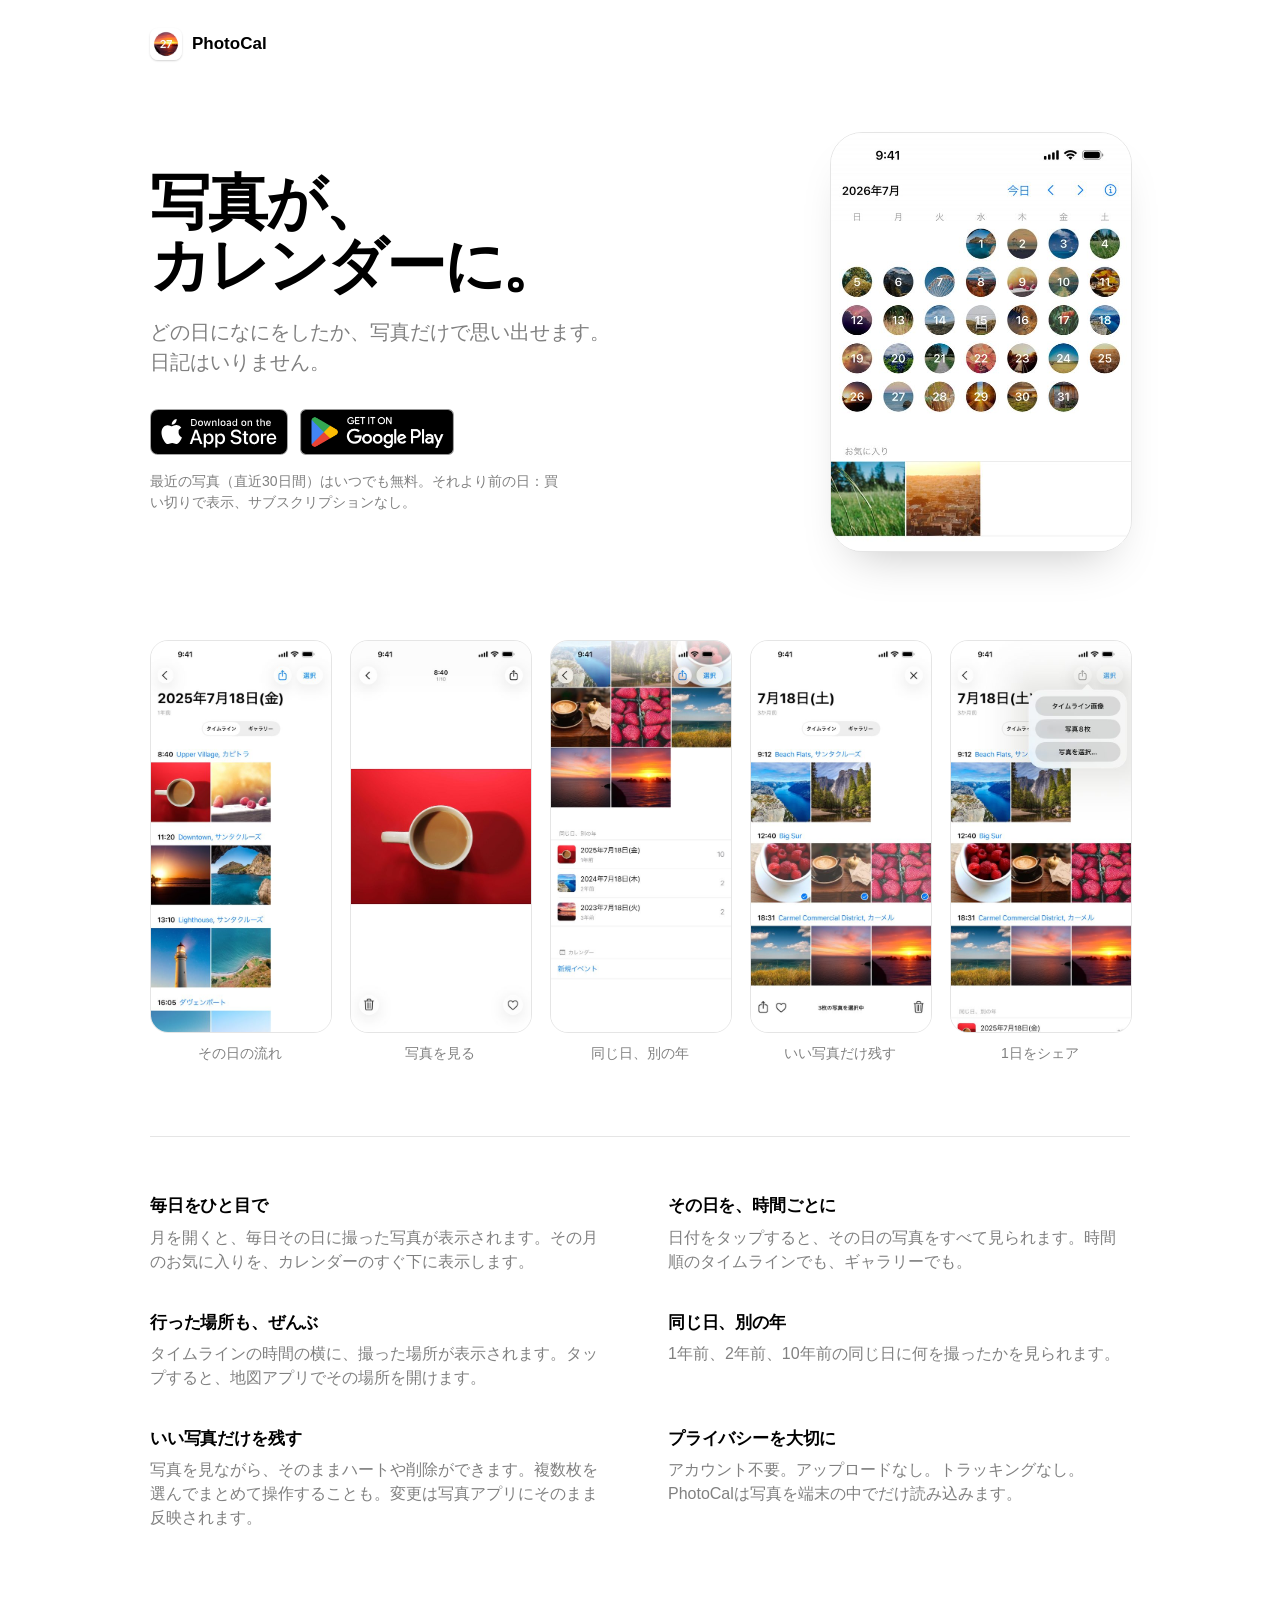
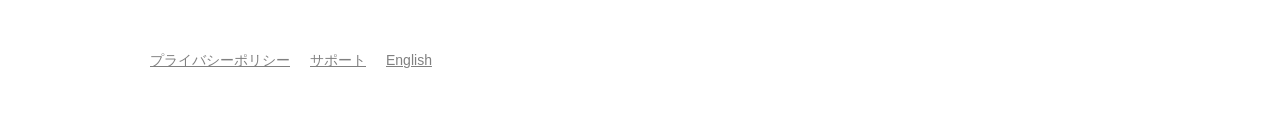
==== commit eb016b10: "Landing leads with the calendar: Your photos, as a calendar; remember any day from your photos, no d" ====
--- a/ja/index.html
+++ b/ja/index.html
@@ -3,8 +3,8 @@
 <head>
 <meta charset="utf-8">
 <meta name="viewport" content="width=device-width, initial-scale=1">
-<title>PhotoCal: 日付で見返す写真と思い出（iPhoneとAndroid）</title>
-<meta name="description" content="去年の今日、なにしてた？日付を開くと、その日が戻ってきます。写真を時間ごとに、撮った場所と一緒に。写真は端末の中だけ。iPhoneとAndroidで無料。">
+<title>PhotoCal: 写真をカレンダーで見るアプリ（iPhoneとAndroid）</title>
+<meta name="description" content="写真が、そのままカレンダーに。どの日になにをしたか、写真だけで思い出せます。日記はいりません。写真は端末の中だけに。iPhoneとAndroidで無料。">
 <link rel="canonical" href="https://photocalapp.com/ja/">
 <link rel="alternate" hreflang="en" href="https://photocalapp.com/">
 <link rel="alternate" hreflang="ja" href="https://photocalapp.com/ja/">
@@ -14,8 +14,8 @@
 <meta property="og:url" content="https://photocalapp.com/ja/">
 <meta property="og:locale" content="ja_JP">
 <meta property="og:title" content="PhotoCal: 写真カレンダー">
-<meta property="og:description" content="去年の今日、なにしてた？日付を開くと、その日が戻ってきます。写真を時間ごとに、撮った場所と一緒に。">
-<meta property="og:image" content="https://photocalapp.com/img/ja/same_day.jpg">
+<meta property="og:description" content="写真が、そのままカレンダーに。どの日になにをしたか、写真だけで思い出せます。日記はいりません。写真は端末の中だけに。iPhoneとAndroidで無料。">
+<meta property="og:image" content="https://photocalapp.com/img/ja/s/calendar.jpg">
 <meta name="twitter:card" content="summary_large_image">
 <script type="application/ld+json">
 {
@@ -25,7 +25,7 @@
   "url": "https://photocalapp.com/ja/",
   "inLanguage": "ja",
   "image": "https://photocalapp.com/img/icon-180.png",
-  "description": "去年の今日、なにしてた？日付を開くと、その日が戻ってきます。写真を時間ごとに、撮った場所と一緒に。",
+  "description": "写真が、そのままカレンダーに。どの日になにをしたか、写真だけで思い出せます。日記はいりません。写真は端末の中だけに。iPhoneとAndroidで無料。",
   "applicationCategory": "PhotographyApplication",
   "operatingSystem": "iOS, Android",
   "offers": { "@type": "Offer", "price": "0", "priceCurrency": "USD" },
@@ -43,13 +43,17 @@
   .wrap { max-width: 980px; margin: 0 auto; padding: 0 24px; }
   .brand { display: flex; align-items: center; gap: 10px; padding: 28px 0 0; font-weight: 600; font-size: 17px; }
   .brand img { width: 32px; height: 32px; border-radius: 8px; box-shadow: 0 1px 2px color-mix(in srgb, CanvasText 18%, transparent); }
-  header { padding: 72px 0 88px; display: grid; grid-template-columns: 1fr 240px; gap: 72px; align-items: center; }
+  header { padding: 72px 0 88px; display: grid; grid-template-columns: 1fr 300px; gap: 72px; align-items: center; }
   header h1 { font-size: clamp(40px, 5.6vw, 60px); letter-spacing: -0.035em; line-height: 1.05; margin: 0; }
   header p { font-size: clamp(18px, 2vw, 20px); color: GrayText; max-width: 30em; margin: 20px 0 0; line-height: 1.5; }
   .stores { display: flex; flex-wrap: wrap; gap: 12px; margin-top: 32px; }
   .stores img { height: 46px; width: auto; display: block; }
   header .price { font-size: 14px; margin-top: 16px; }
   header video { width: 100%; aspect-ratio: 9 / 16; border-radius: 32px; object-fit: cover; background: color-mix(in srgb, CanvasText 5%, transparent); border: 1px solid color-mix(in srgb, CanvasText 10%, transparent); box-shadow: 0 24px 48px -24px color-mix(in srgb, CanvasText 25%, transparent); }
+  header .shot { width: 100%; height: auto; border-radius: 32px; border: 1px solid color-mix(in srgb, CanvasText 10%, transparent); box-shadow: 0 24px 48px -24px color-mix(in srgb, CanvasText 25%, transparent); display: block; }
+  .screens { display: grid; grid-template-columns: repeat(5, 1fr); gap: 20px; padding: 0 0 72px; margin: 0; list-style: none; }
+  .screens img { width: 100%; height: auto; border-radius: 18px; border: 1px solid color-mix(in srgb, CanvasText 10%, transparent); display: block; }
+  .screens span { display: block; font-size: 14px; color: GrayText; margin-top: 10px; text-align: center; }
   .points { display: grid; grid-template-columns: repeat(2, 1fr); gap: 36px 56px; padding: 56px 0 0; border-top: 1px solid color-mix(in srgb, CanvasText 10%, transparent); }
   .points h2 { font-size: 17px; margin: 0 0 6px; letter-spacing: -0.01em; }
   .points p { margin: 0; color: GrayText; font-size: 16px; line-height: 1.5; }
@@ -59,6 +63,9 @@
     .brand { padding-top: 20px; }
     header { padding: 40px 0 56px; grid-template-columns: 1fr; gap: 40px; }
     header video { max-width: 220px; margin: 0 auto; display: block; }
+    header .shot { max-width: 220px; margin: 0 auto; }
+    .screens { grid-template-columns: repeat(5, 40%); overflow-x: auto; scroll-snap-type: x mandatory; gap: 14px; margin: 0; padding: 0 0 48px; }
+    .screens li { scroll-snap-align: start; }
     .points { grid-template-columns: 1fr; gap: 24px; padding-top: 40px; }
   }
 </style>
@@ -68,16 +75,23 @@
   <div class="brand"><img src="/img/icon-180.png" alt="PhotoCalのアイコン">PhotoCal</div>
   <header>
     <div>
-      <h1>去年の今日、<br>なにしてた？</h1>
-      <p>日付を開くと、その日が戻ってきます。写真を時間ごとに、撮った場所と一緒に。</p>
+      <h1>写真が、<br>カレンダーに。</h1>
+      <p>どの日になにをしたか、写真だけで思い出せます。<br>日記はいりません。</p>
       <div class="stores">
       <a href="https://apps.apple.com/jp/app/id6818942546"><img src="/img/app-store.svg" alt="App Storeからダウンロード"></a>
       <a href="https://play.google.com/store/apps/details?id=com.photocalapp.photocal&amp;hl=ja&amp;referrer=utm_source%3Dphotocalapp.com%26utm_content%3Dja"><img src="/img/google-play.png" alt="Google Playで手に入れよう"></a>
     </div>
       <p class="price">最近の写真（直近30日間）はいつでも無料。それより前の日：買い切りで表示、サブスクリプションなし。</p>
     </div>
-    <video src="/img/lastyear-ja.mp4" poster="/img/lastyear-ja.jpg" autoplay muted loop playsinline aria-label="1年前の同じ日を開くと、その日の写真が時間ごとに、撮った場所と一緒に並びます"></video>
+    <img class="shot" src="/img/ja/s/calendar.jpg" alt="毎日その日の写真が表示される月のカレンダー">
   </header>
+  <ul class="screens" aria-label="画面">
+    <li><img src="/img/ja/s/day.jpg" alt="1日のタイムライン：時間ごとの写真と撮った場所" loading="lazy"><span>その日の流れ</span></li>
+    <li><img src="/img/ja/s/photo.jpg" alt="写真を全画面で表示" loading="lazy"><span>写真を見る</span></li>
+    <li><img src="/img/ja/s/same_day.jpg" alt="1年前、2年前、3年前の同じ日" loading="lazy"><span>同じ日、別の年</span></li>
+    <li><img src="/img/ja/s/select.jpg" alt="複数の写真を選んで削除やお気に入り" loading="lazy"><span>いい写真だけ残す</span></li>
+    <li><img src="/img/ja/s/share.jpg" alt="1日を1枚の画像や写真でシェア" loading="lazy"><span>1日をシェア</span></li>
+  </ul>
   <section class="points" aria-label="機能">
     <div>
       <h2>毎日をひと目で</h2>
@@ -88,12 +102,12 @@
       <p>日付をタップすると、その日の写真をすべて見られます。時間順のタイムラインでも、ギャラリーでも。</p>
     </div>
     <div>
+      <h2>行った場所も、ぜんぶ</h2>
+      <p>タイムラインの時間の横に、撮った場所が表示されます。タップすると、地図アプリでその場所を開けます。</p>
+    </div>
+    <div>
       <h2>同じ日、別の年</h2>
       <p>1年前、2年前、10年前の同じ日に何を撮ったかを見られます。</p>
-    </div>
-    <div>
-      <h2>行った場所も、ぜんぶ</h2>
-      <p>タイムラインの時間の横に、撮った場所が表示されます。タップすると、地図アプリでその場所を開けます。</p>
     </div>
     <div>
       <h2>いい写真だけを残す</h2>
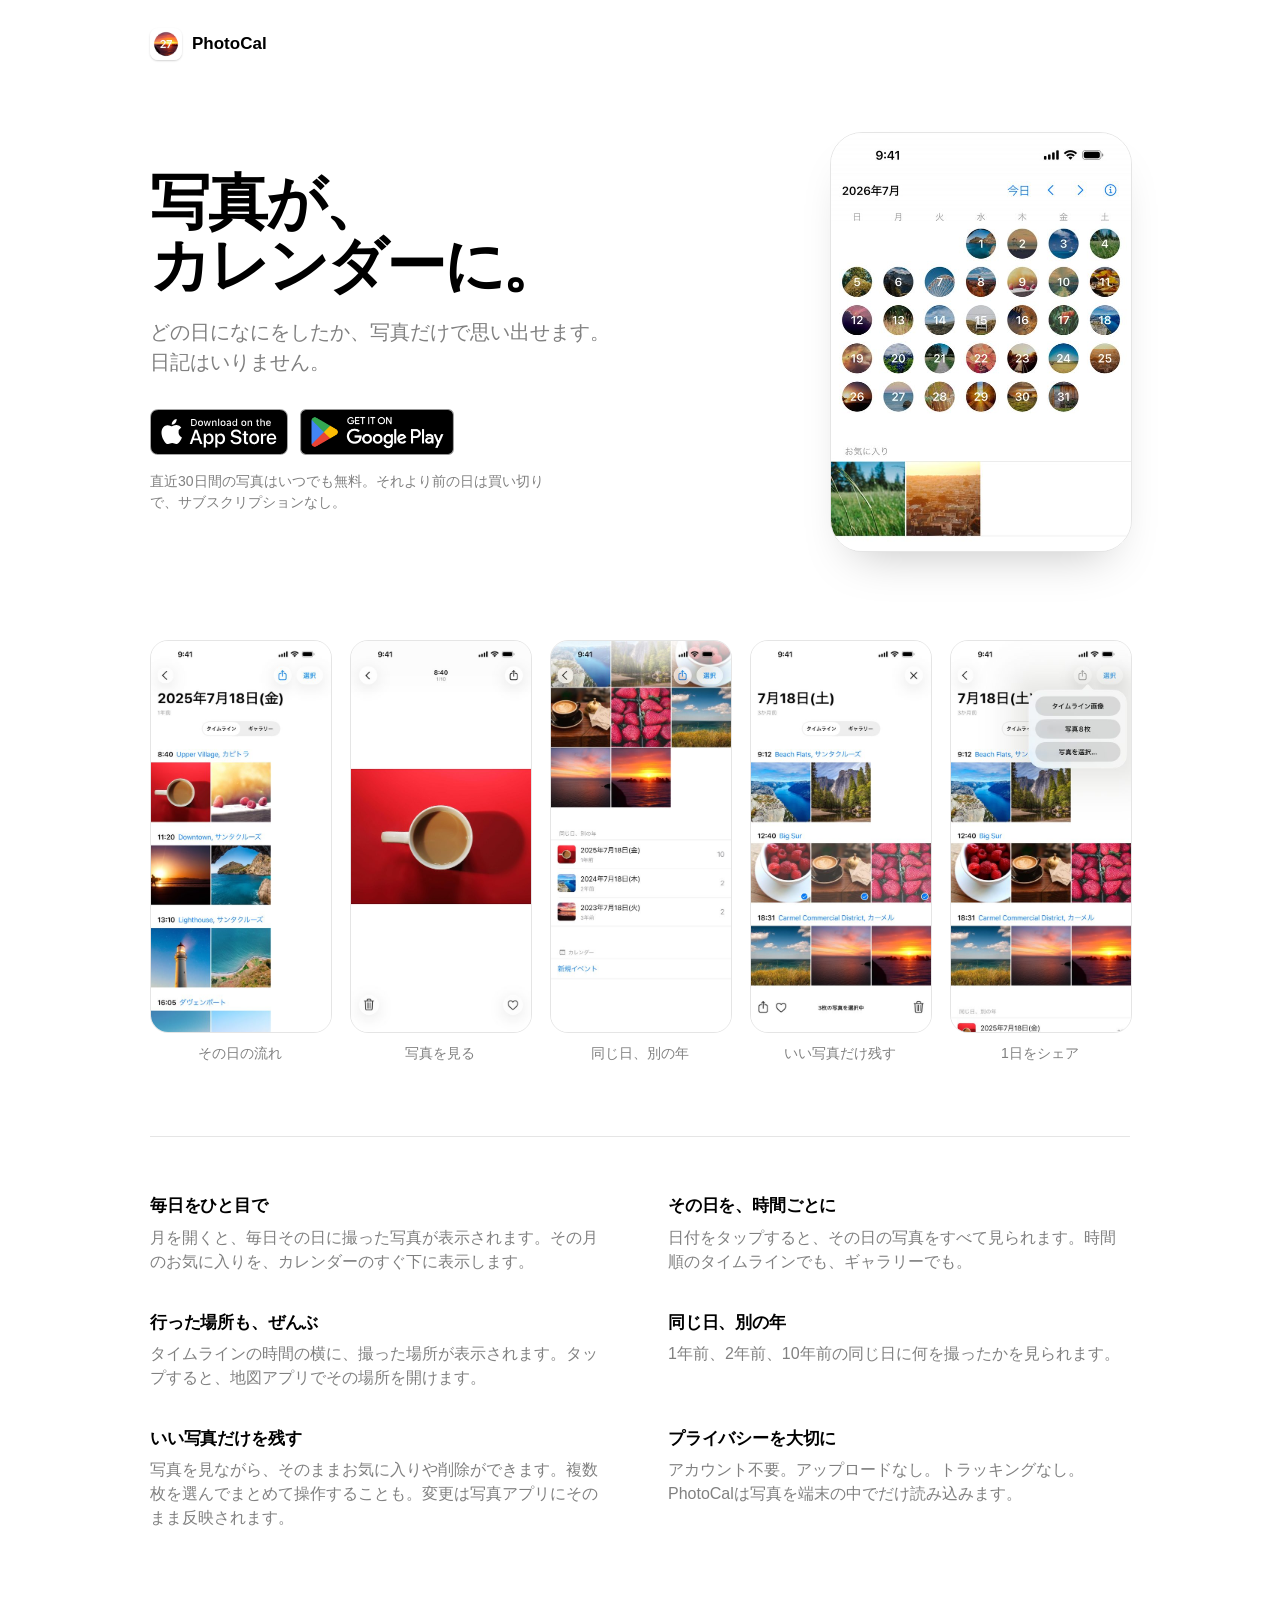
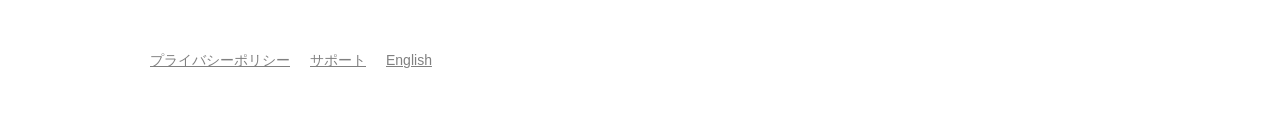
==== commit 1ad2223d: "Japanese privacy and support pages; Japanese landing links to them, smoother price line Co-Authored-" ====
--- a/ja/index.html
+++ b/ja/index.html
@@ -81,7 +81,7 @@
       <a href="https://apps.apple.com/jp/app/id6818942546"><img src="/img/app-store.svg" alt="App Storeからダウンロード"></a>
       <a href="https://play.google.com/store/apps/details?id=com.photocalapp.photocal&amp;hl=ja&amp;referrer=utm_source%3Dphotocalapp.com%26utm_content%3Dja"><img src="/img/google-play.png" alt="Google Playで手に入れよう"></a>
     </div>
-      <p class="price">最近の写真（直近30日間）はいつでも無料。それより前の日：買い切りで表示、サブスクリプションなし。</p>
+      <p class="price">直近30日間の写真はいつでも無料。それより前の日は買い切りで、サブスクリプションなし。</p>
     </div>
     <img class="shot" src="/img/ja/s/calendar.jpg" alt="毎日その日の写真が表示される月のカレンダー">
   </header>
@@ -111,7 +111,7 @@
     </div>
     <div>
       <h2>いい写真だけを残す</h2>
-      <p>写真を見ながら、そのままハートや削除ができます。複数枚を選んでまとめて操作することも。変更は写真アプリにそのまま反映されます。</p>
+      <p>写真を見ながら、そのままお気に入りや削除ができます。複数枚を選んでまとめて操作することも。変更は写真アプリにそのまま反映されます。</p>
     </div>
     <div>
       <h2>プライバシーを大切に</h2>
@@ -119,8 +119,8 @@
     </div>
   </section>
   <footer class="site-footer">
-    <a href="/privacy/">プライバシーポリシー</a>
-    <a href="/support/">サポート</a>
+    <a href="/ja/privacy/">プライバシーポリシー</a>
+    <a href="/ja/support/">サポート</a>
     <a href="/" hreflang="en" lang="en">English</a>
   </footer>
 </div>
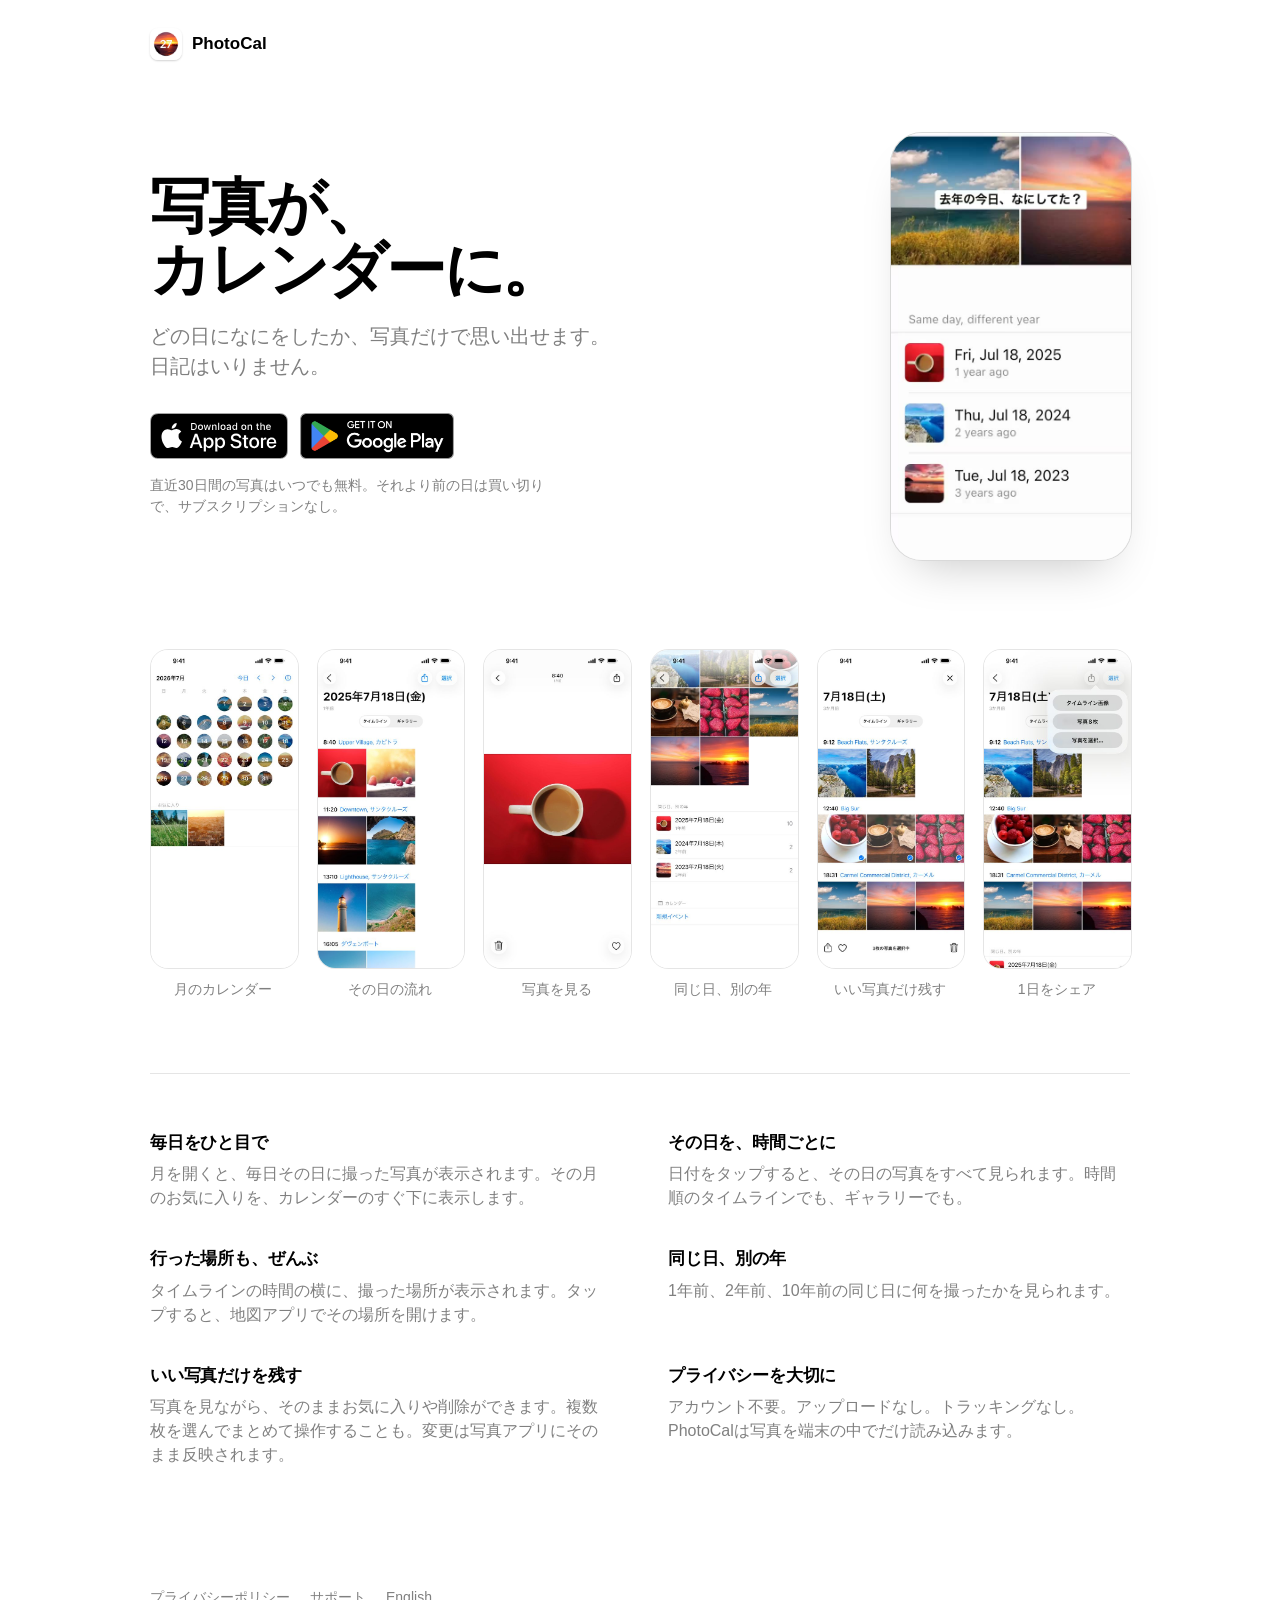
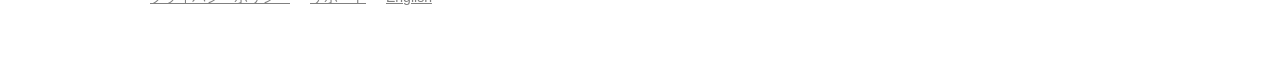
==== commit 6b56b6b9: "Landing: video back in the hero (Henry), the month screen moves into the row of screens Co-Authored-" ====
--- a/ja/index.html
+++ b/ja/index.html
@@ -43,7 +43,7 @@
   .wrap { max-width: 980px; margin: 0 auto; padding: 0 24px; }
   .brand { display: flex; align-items: center; gap: 10px; padding: 28px 0 0; font-weight: 600; font-size: 17px; }
   .brand img { width: 32px; height: 32px; border-radius: 8px; box-shadow: 0 1px 2px color-mix(in srgb, CanvasText 18%, transparent); }
-  header { padding: 72px 0 88px; display: grid; grid-template-columns: 1fr 300px; gap: 72px; align-items: center; }
+  header { padding: 72px 0 88px; display: grid; grid-template-columns: 1fr 240px; gap: 72px; align-items: center; }
   header h1 { font-size: clamp(40px, 5.6vw, 60px); letter-spacing: -0.035em; line-height: 1.05; margin: 0; }
   header p { font-size: clamp(18px, 2vw, 20px); color: GrayText; max-width: 30em; margin: 20px 0 0; line-height: 1.5; }
   .stores { display: flex; flex-wrap: wrap; gap: 12px; margin-top: 32px; }
@@ -51,7 +51,7 @@
   header .price { font-size: 14px; margin-top: 16px; }
   header video { width: 100%; aspect-ratio: 9 / 16; border-radius: 32px; object-fit: cover; background: color-mix(in srgb, CanvasText 5%, transparent); border: 1px solid color-mix(in srgb, CanvasText 10%, transparent); box-shadow: 0 24px 48px -24px color-mix(in srgb, CanvasText 25%, transparent); }
   header .shot { width: 100%; height: auto; border-radius: 32px; border: 1px solid color-mix(in srgb, CanvasText 10%, transparent); box-shadow: 0 24px 48px -24px color-mix(in srgb, CanvasText 25%, transparent); display: block; }
-  .screens { display: grid; grid-template-columns: repeat(5, 1fr); gap: 20px; padding: 0 0 72px; margin: 0; list-style: none; }
+  .screens { display: grid; grid-template-columns: repeat(6, 1fr); gap: 20px; padding: 0 0 72px; margin: 0; list-style: none; }
   .screens img { width: 100%; height: auto; border-radius: 18px; border: 1px solid color-mix(in srgb, CanvasText 10%, transparent); display: block; }
   .screens span { display: block; font-size: 14px; color: GrayText; margin-top: 10px; text-align: center; }
   .points { display: grid; grid-template-columns: repeat(2, 1fr); gap: 36px 56px; padding: 56px 0 0; border-top: 1px solid color-mix(in srgb, CanvasText 10%, transparent); }
@@ -64,7 +64,7 @@
     header { padding: 40px 0 56px; grid-template-columns: 1fr; gap: 40px; }
     header video { max-width: 220px; margin: 0 auto; display: block; }
     header .shot { max-width: 220px; margin: 0 auto; }
-    .screens { grid-template-columns: repeat(5, 40%); overflow-x: auto; scroll-snap-type: x mandatory; gap: 14px; margin: 0; padding: 0 0 48px; }
+    .screens { grid-template-columns: repeat(6, 40%); overflow-x: auto; scroll-snap-type: x mandatory; gap: 14px; margin: 0; padding: 0 0 48px; }
     .screens li { scroll-snap-align: start; }
     .points { grid-template-columns: 1fr; gap: 24px; padding-top: 40px; }
   }
@@ -83,9 +83,10 @@
     </div>
       <p class="price">直近30日間の写真はいつでも無料。それより前の日は買い切りで、サブスクリプションなし。</p>
     </div>
-    <img class="shot" src="/img/ja/s/calendar.jpg" alt="毎日その日の写真が表示される月のカレンダー">
+    <video src="/img/lastyear-ja.mp4" poster="/img/lastyear-ja.jpg" autoplay muted loop playsinline aria-label="1年前の同じ日を開くと、その日の写真が時間ごとに、撮った場所と一緒に並びます"></video>
   </header>
   <ul class="screens" aria-label="画面">
+    <li><img src="/img/ja/s/month.jpg" alt="毎日その日の写真が表示される月のカレンダー" loading="lazy"><span>月のカレンダー</span></li>
     <li><img src="/img/ja/s/day.jpg" alt="1日のタイムライン：時間ごとの写真と撮った場所" loading="lazy"><span>その日の流れ</span></li>
     <li><img src="/img/ja/s/photo.jpg" alt="写真を全画面で表示" loading="lazy"><span>写真を見る</span></li>
     <li><img src="/img/ja/s/same_day.jpg" alt="1年前、2年前、3年前の同じ日" loading="lazy"><span>同じ日、別の年</span></li>
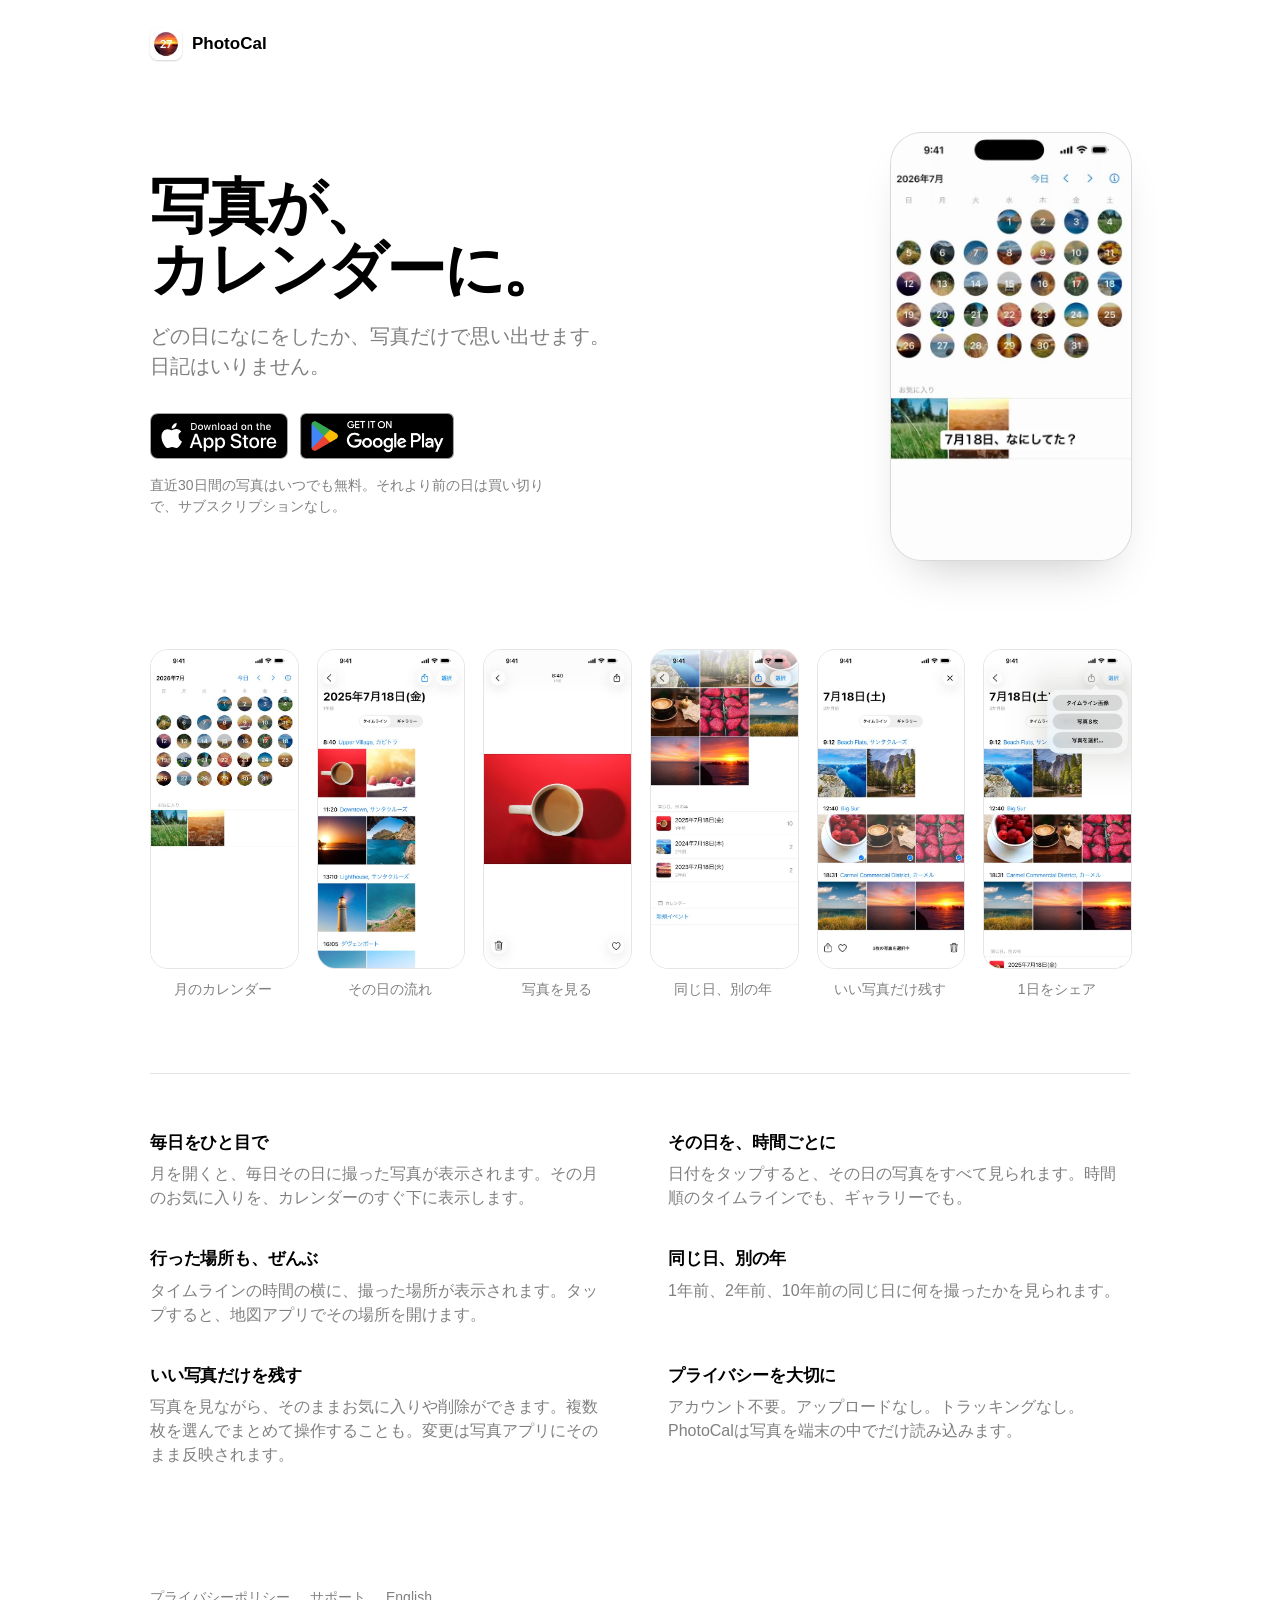
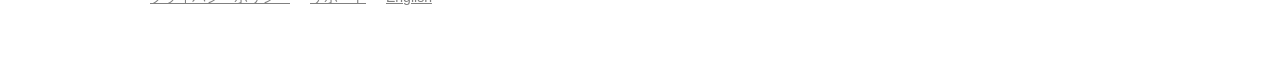
==== commit 7ed7b3ff: "Hero video: the calendar-first clip (main02), the Japanese page with the app in Japanese Co-Authored" ====
--- a/ja/index.html
+++ b/ja/index.html
@@ -83,7 +83,7 @@
     </div>
       <p class="price">直近30日間の写真はいつでも無料。それより前の日は買い切りで、サブスクリプションなし。</p>
     </div>
-    <video src="/img/lastyear-ja.mp4" poster="/img/lastyear-ja.jpg" autoplay muted loop playsinline aria-label="1年前の同じ日を開くと、その日の写真が時間ごとに、撮った場所と一緒に並びます"></video>
+    <video src="/img/main-ja.mp4" poster="/img/main-ja.jpg" autoplay muted loop playsinline aria-label="毎日が写真になった月のカレンダー。7月18日をタップすると、その日が時間ごとに戻ってきます"></video>
   </header>
   <ul class="screens" aria-label="画面">
     <li><img src="/img/ja/s/month.jpg" alt="毎日その日の写真が表示される月のカレンダー" loading="lazy"><span>月のカレンダー</span></li>
